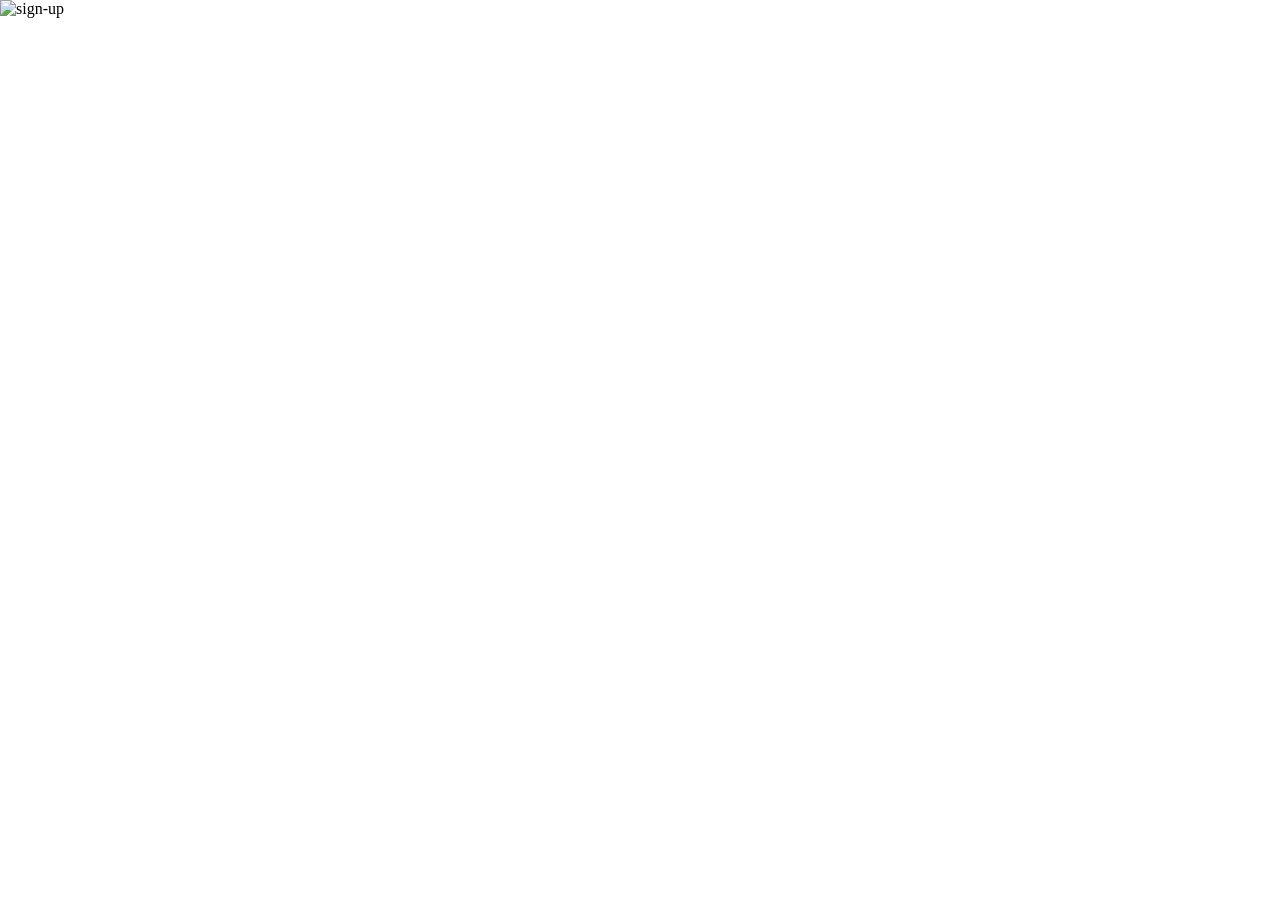
==== signup.html @ c90e99f8 "Add signup.html for user registration page" ====
<!DOCTYPE html>
<html lang="en">
<head>
  <meta charset="UTF-8">
  <meta name="viewport" content="width=device-width, initial-scale=1.0">
  <meta name="description" content="Highlanders4Highlanders">
  <title>Highlanders4Highlanders</title>
  
  <link rel="stylesheet" href="styles.css">
</head>
<body>
<img src="images/sign-up-1.png" class="sign-up-1" alt="sign-up" />

</body>
</html>
---- styles.css ----
/* Add font files for Work Sans */
@font-face {
  font-family: 'Work Sans';
  src: url('fonts/work-sans.woff2') format('woff2'),
       url('fonts/work-sans.woff') format('woff');
  font-weight: normal;
  font-style: normal;
}
:root {
  --font-family-work-sans: 'Work Sans', sans-serif;
  --font-family-inter: 'Inter', sans-serif;
  --Fuschia/100: rgba(239, 93, 168, 1);
  --Fuschia/80: rgba(241, 120, 182, 1);
  --Fuschia/60: rgba(252, 221, 236, 1);
  --Iris/100: rgba(93, 95, 239, 1);
  --Iris/80: rgba(120, 121, 241, 1);
  --Iris/60: rgba(165, 166, 246, 1);
  --text-black: rgba(0, 0, 0, 0.55);
  --text-white: rgba(255, 255, 255, 1);
}

.text-black {
  color: var(--text-black);
}

.text-white {
  color: var(--text-white);
}


/* CSS Reset */
* {
  margin: 0;
  padding: 0;
  box-sizing: border-box;
}

body {
  width: 100%;
  min-height: 100vh;
  overflow-x: hidden;
}

img {
  max-width: 100%;
  height: auto;
}

/* Prototype Links (v5.6.0) */
a.prototype-link {
  text-decoration: none;
  color: inherit;
  display: contents;
}

.hero-1-2 {
  flex-grow: 0;
  flex-shrink: 1;
  width: 100%;
  width: 100%;
  height: auto;
}

.text-7 {
  flex-grow: 0;
  flex-shrink: 1;
  flex-basis: auto;
  text-align: center;
  font-family: var(--font-family-inter);
  font-weight: 700;
  font-size: 24px;
  letter-spacing: -2%;
  line-height: 120.00000476837158%;
  text-decoration: none;
  text-transform: none;
  color: var(--text-black);
}

.text-8 {
  flex-grow: 0;
  flex-shrink: 1;
  flex-basis: auto;
  text-align: center;
  font-family: var(--font-family-inter);
  font-weight: 500;
  font-size: 18px;
  letter-spacing: -0.5%;
  line-height: 145.00000476837158%;
  text-decoration: none;
  text-transform: none;
  color: var(--text-black);
}

.text-6 {
  display: flex;
  flex-direction: column;
  justify-content: flex-start;
  align-items: flex-start;
  gap: 8px;
  padding: 32px;
  flex-grow: 0;
  flex-shrink: 1;
  flex-basis: auto;
}

.image-9 {
  flex-grow: 0;
  flex-shrink: 1;
  flex-basis: auto;
  box-shadow: 0px 5px 19px 0px rgba(0,0,0,0.5), 0px 0px 4.400000095367432px 0px rgba(0,0,0,0.5);
  border: 8px solid rgba(255, 255, 255, 1);
  border-radius: 32px;
  width: 100%;
  height: auto;
}

.card-1-5 {
  display: flex;
  flex-direction: column;
  justify-content: flex-start;
  align-items: flex-start;
  padding: 0px;
  flex-grow: 1;
  flex-shrink: 1;
  width: 29.725665895619013%;
  background-color: rgba(0, 0, 0, 0.05);
  border-radius: 16px;
}

.text-12 {
  flex-grow: 0;
  flex-shrink: 1;
  flex-basis: auto;
  text-align: center;
  font-family: var(--font-family-inter);
  font-weight: 700;
  font-size: 24px;
  letter-spacing: -2%;
  line-height: 120.00000476837158%;
  text-decoration: none;
  text-transform: none;
  color: var(--text-black);
}

.text-13 {
  flex-grow: 0;
  flex-shrink: 1;
  flex-basis: auto;
  text-align: center;
  font-family: var(--font-family-inter);
  font-weight: 500;
  font-size: 18px;
  letter-spacing: -0.5%;
  line-height: 145.00000476837158%;
  text-decoration: none;
  text-transform: none;
  color: var(--text-black);
}

.text-11 {
  display: flex;
  flex-direction: column;
  justify-content: flex-start;
  align-items: flex-start;
  gap: 8px;
  padding: 32px;
  flex-grow: 0;
  flex-shrink: 1;
  flex-basis: auto;
}

.image-14 {
  flex-grow: 0;
  flex-shrink: 1;
  flex-basis: auto;
  box-shadow: 0px 5px 19px 0px rgba(0,0,0,0.5), 0px 0px 4.400000095367432px 0px rgba(0,0,0,0.5);
  border: 8px solid rgba(255, 255, 255, 1);
  border-radius: 32px;
  width: 100%;
  height: auto;
}

.card-2-10 {
  display: flex;
  flex-direction: column;
  justify-content: flex-start;
  align-items: flex-start;
  padding: 0px;
  flex-grow: 1;
  flex-shrink: 1;
  width: 29.725669336157694%;
  background-color: rgba(0, 0, 0, 0.05);
  border-radius: 16px;
}

.text-17 {
  flex-grow: 0;
  flex-shrink: 1;
  flex-basis: auto;
  text-align: center;
  font-family: var(--font-family-inter);
  font-weight: 700;
  font-size: 24px;
  letter-spacing: -2%;
  line-height: 120.00000476837158%;
  text-decoration: none;
  text-transform: none;
  color: var(--text-black);
}

.text-18 {
  flex-grow: 0;
  flex-shrink: 1;
  flex-basis: auto;
  text-align: center;
  font-family: var(--font-family-inter);
  font-weight: 500;
  font-size: 18px;
  letter-spacing: -0.5%;
  line-height: 145.00000476837158%;
  text-decoration: none;
  text-transform: none;
  color: var(--text-black);
}

.text-16 {
  display: flex;
  flex-direction: column;
  justify-content: flex-start;
  align-items: flex-start;
  gap: 8px;
  padding: 32px;
  flex-grow: 0;
  flex-shrink: 1;
  flex-basis: auto;
}

.image-19 {
  flex-grow: 0;
  flex-shrink: 1;
  flex-basis: auto;
  box-shadow: 0px 5px 19px 0px rgba(0,0,0,0.5), 0px 0px 4.400000095367432px 0px rgba(0,0,0,0.5);
  border: 8px solid rgba(255, 255, 255, 1);
  border-radius: 32px;
  width: 100%;
  height: auto;
}

.card-3-15 {
  display: flex;
  flex-direction: column;
  justify-content: flex-start;
  align-items: flex-start;
  padding: 0px;
  flex-grow: 1;
  flex-shrink: 1;
  width: 29.725669336157694%;
  background-color: rgba(0, 0, 0, 0.05);
  border-radius: 16px;
}

.feature-cards-1-4 {
  display: flex;
  flex-direction: row;
  justify-content: center;
  align-items: flex-start;
  gap: 32px;
  padding: 21px 64px 17px 64px;
  flex-grow: 0;
  flex-shrink: 1;
  width: 92.39583333333333%;
}

.map-1-3 {
  display: flex;
  flex-direction: row;
  justify-content: flex-start;
  align-items: center;
  gap: 64px;
  padding: 0px 64px 0px 65px;
  flex-grow: 0;
  flex-shrink: 1;
  width: 100%;
}

.node-21 {
  flex-grow: 0;
  flex-shrink: 1;
  flex-basis: auto;
  width: 100%;
  height: auto;
}

.text-24 {
  flex-grow: 0;
  flex-shrink: 1;
  flex-basis: auto;
  text-align: left;
  font-family: var(--font-family-inter);
  font-weight: 700;
  font-size: 48px;
  letter-spacing: -2%;
  line-height: 120.00000476837158%;
  text-decoration: none;
  text-transform: none;
  color: var(--text-black);
}

.text-25 {
  flex-grow: 0;
  flex-shrink: 1;
  flex-basis: auto;
  text-align: left;
  font-family: var(--font-family-inter);
  font-weight: 500;
  font-size: 20px;
  letter-spacing: -0.5%;
  line-height: 145.00000476837158%;
  text-decoration: none;
  text-transform: none;
  color: var(--text-black);
}

.text-23 {
  display: flex;
  flex-direction: column;
  justify-content: flex-start;
  align-items: flex-start;
  gap: -12px;
  padding: 0px;
  flex-grow: 0;
  flex-shrink: 1;
  flex-basis: auto;
}

.text-27 {
  flex-grow: 0;
  flex-shrink: 1;
  flex-basis: auto;
  text-align: center;
  font-family: var(--font-family-inter);
  font-weight: 700;
  font-size: 18px;
  letter-spacing: -0.5%;
  line-height: 145.00000476837158%;
  text-decoration: none;
  text-transform: none;
  color: var(--text-white);
}

.button-26 {
  display: flex;
  flex-direction: row;
  justify-content: center;
  align-items: center;
  gap: 8px;
  padding: 12px 16px 12px 16px;
  flex-grow: 0;
  flex-shrink: 1;
  flex-basis: auto;
  background-color: rgba(0, 0, 0, 1);
  border-radius: 12px;
}

.container-22 {
  display: flex;
  flex-direction: column;
  justify-content: center;
  align-items: flex-start;
  gap: 48px;
  padding: 32px 0px 32px 0px;
  flex-grow: 0;
  flex-shrink: 1;
  width: 44.427083333333336%;
}

.map-2-20 {
  flex-grow: 0;
  flex-shrink: 1;
  width: 100%;
}

.home-1 {
@media (max-width: 1440px) {
  .home-1 {
    padding-left: 24px;
    padding-right: 24px;
  }
}

@media (max-width: 768px) {
  .home-1 {
    padding-left: 16px;
    padding-right: 16px;
  }
}
  display: flex;
  flex-direction: column;
  justify-content: flex-start;
  align-items: center;
  padding: 0px;
  width: 100%;
  min-height: 100vh;
  margin: 0 auto;
  max-width: 1920px;
  flex-grow: 0;
  flex-shrink: 1;
  width: 93.75%;
  background-color: rgba(255, 255, 255, 1);
}
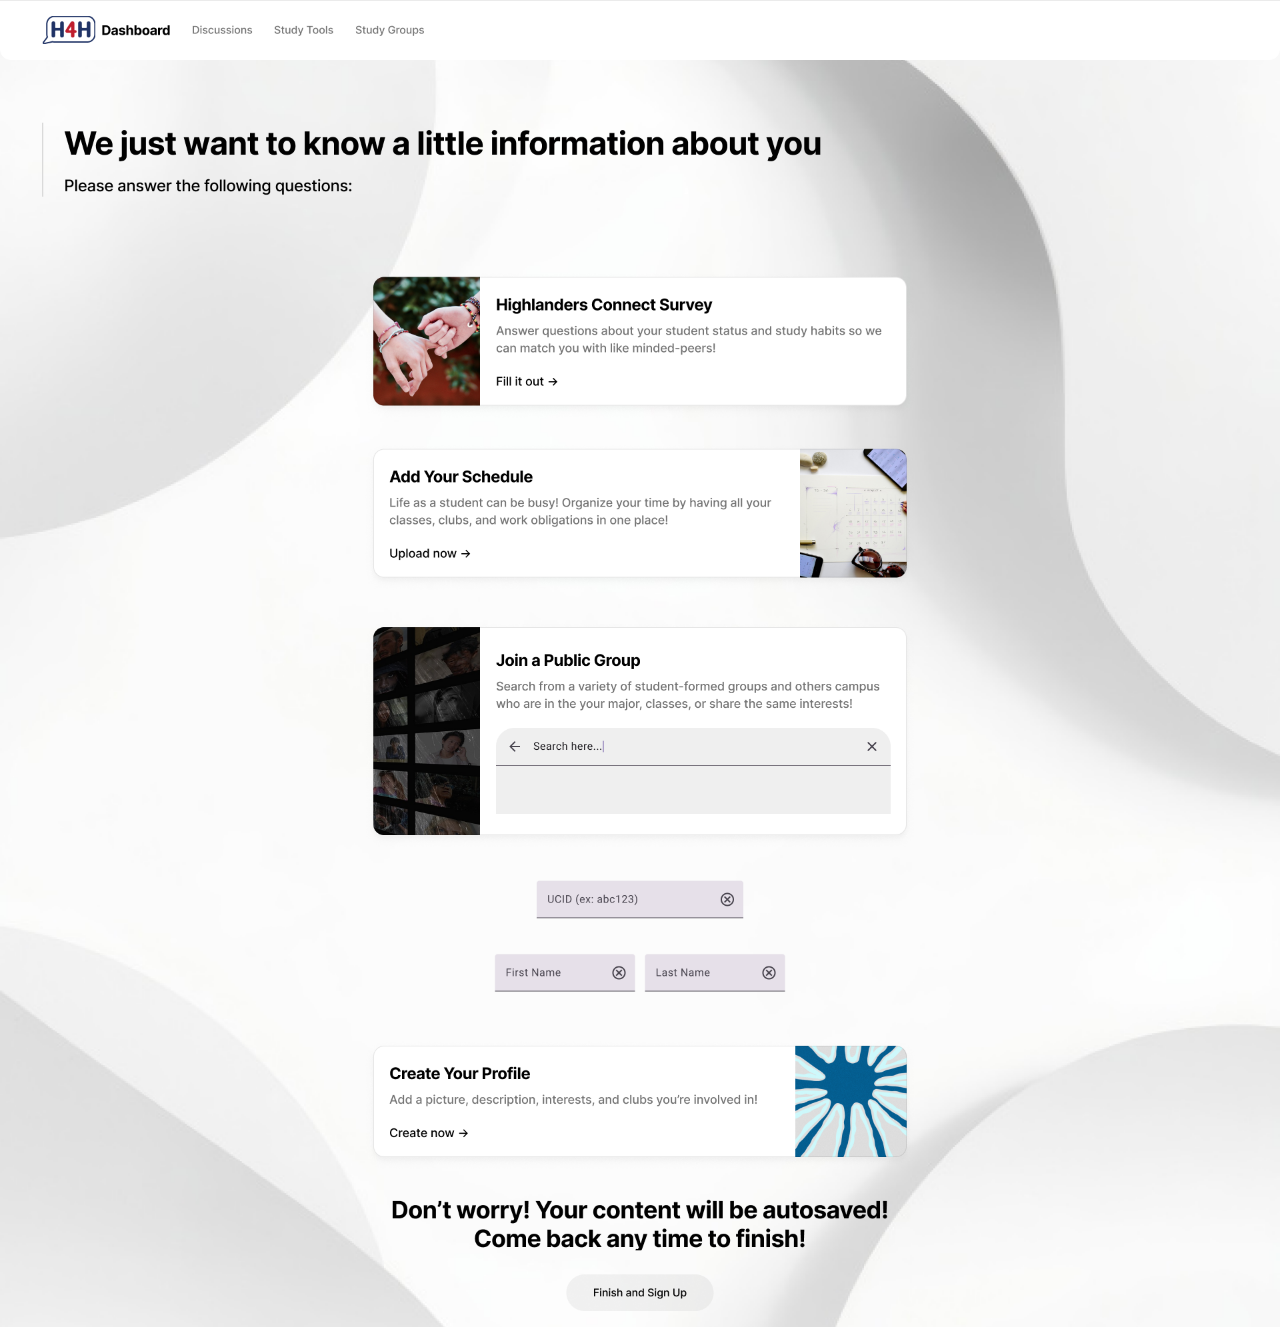
==== commit 46fa3f06: "Update stylesheet link to use signup.css" ====
--- a/signup.html
+++ b/signup.html
@@ -6,7 +6,7 @@
   <meta name="description" content="Highlanders4Highlanders">
   <title>Highlanders4Highlanders</title>
   
-  <link rel="stylesheet" href="styles.css">
+  <link rel="stylesheet" href="css/signup.css">
 </head>
 <body>
 <img src="images/sign-up-1.png" class="sign-up-1" alt="sign-up" />
--- a/css/signup.css
+++ b/css/signup.css
@@ -0,0 +1,75 @@
+/* Add font files for Work Sans */
+@font-face {
+  font-family: 'Work Sans';
+  src: url('fonts/work-sans.woff2') format('woff2'),
+       url('fonts/work-sans.woff') format('woff');
+  font-weight: normal;
+  font-style: normal;
+}
+:root {
+  --font-family-work-sans: 'Work Sans', sans-serif;
+  --Fuschia/100: rgba(239, 93, 168, 1);
+  --Fuschia/80: rgba(241, 120, 182, 1);
+  --Fuschia/60: rgba(252, 221, 236, 1);
+  --Iris/100: rgba(93, 95, 239, 1);
+  --Iris/80: rgba(120, 121, 241, 1);
+  --Iris/60: rgba(165, 166, 246, 1);
+}
+
+
+/* CSS Reset */
+* {
+  margin: 0;
+  padding: 0;
+  box-sizing: border-box;
+}
+
+body {
+  width: 100%;
+  min-height: 100vh;
+  overflow-x: hidden;
+}
+
+img {
+  max-width: 100%;
+  height: auto;
+}
+
+/* Prototype Links (v5.6.0) */
+a.prototype-link {
+  text-decoration: none;
+  color: inherit;
+  display: contents;
+}
+
+.sign-up-1 {
+@media (max-width: 1440px) {
+  .sign-up-1 {
+    padding-left: 24px;
+    padding-right: 24px;
+  }
+}
+
+@media (max-width: 768px) {
+  .sign-up-1 {
+    padding-left: 16px;
+    padding-right: 16px;
+  }
+}
+  display: flex;
+  flex-direction: column;
+  justify-content: flex-start;
+  align-items: center;
+  gap: 12px;
+  padding: 0px;
+  width: 100%;
+  min-height: 100vh;
+  margin: 0 auto;
+  max-width: 1920px;
+  flex-grow: 0;
+  flex-shrink: 1;
+  flex-basis: auto;
+  min-height: 1080px;
+  width: 100%;
+  height: auto;
+}
